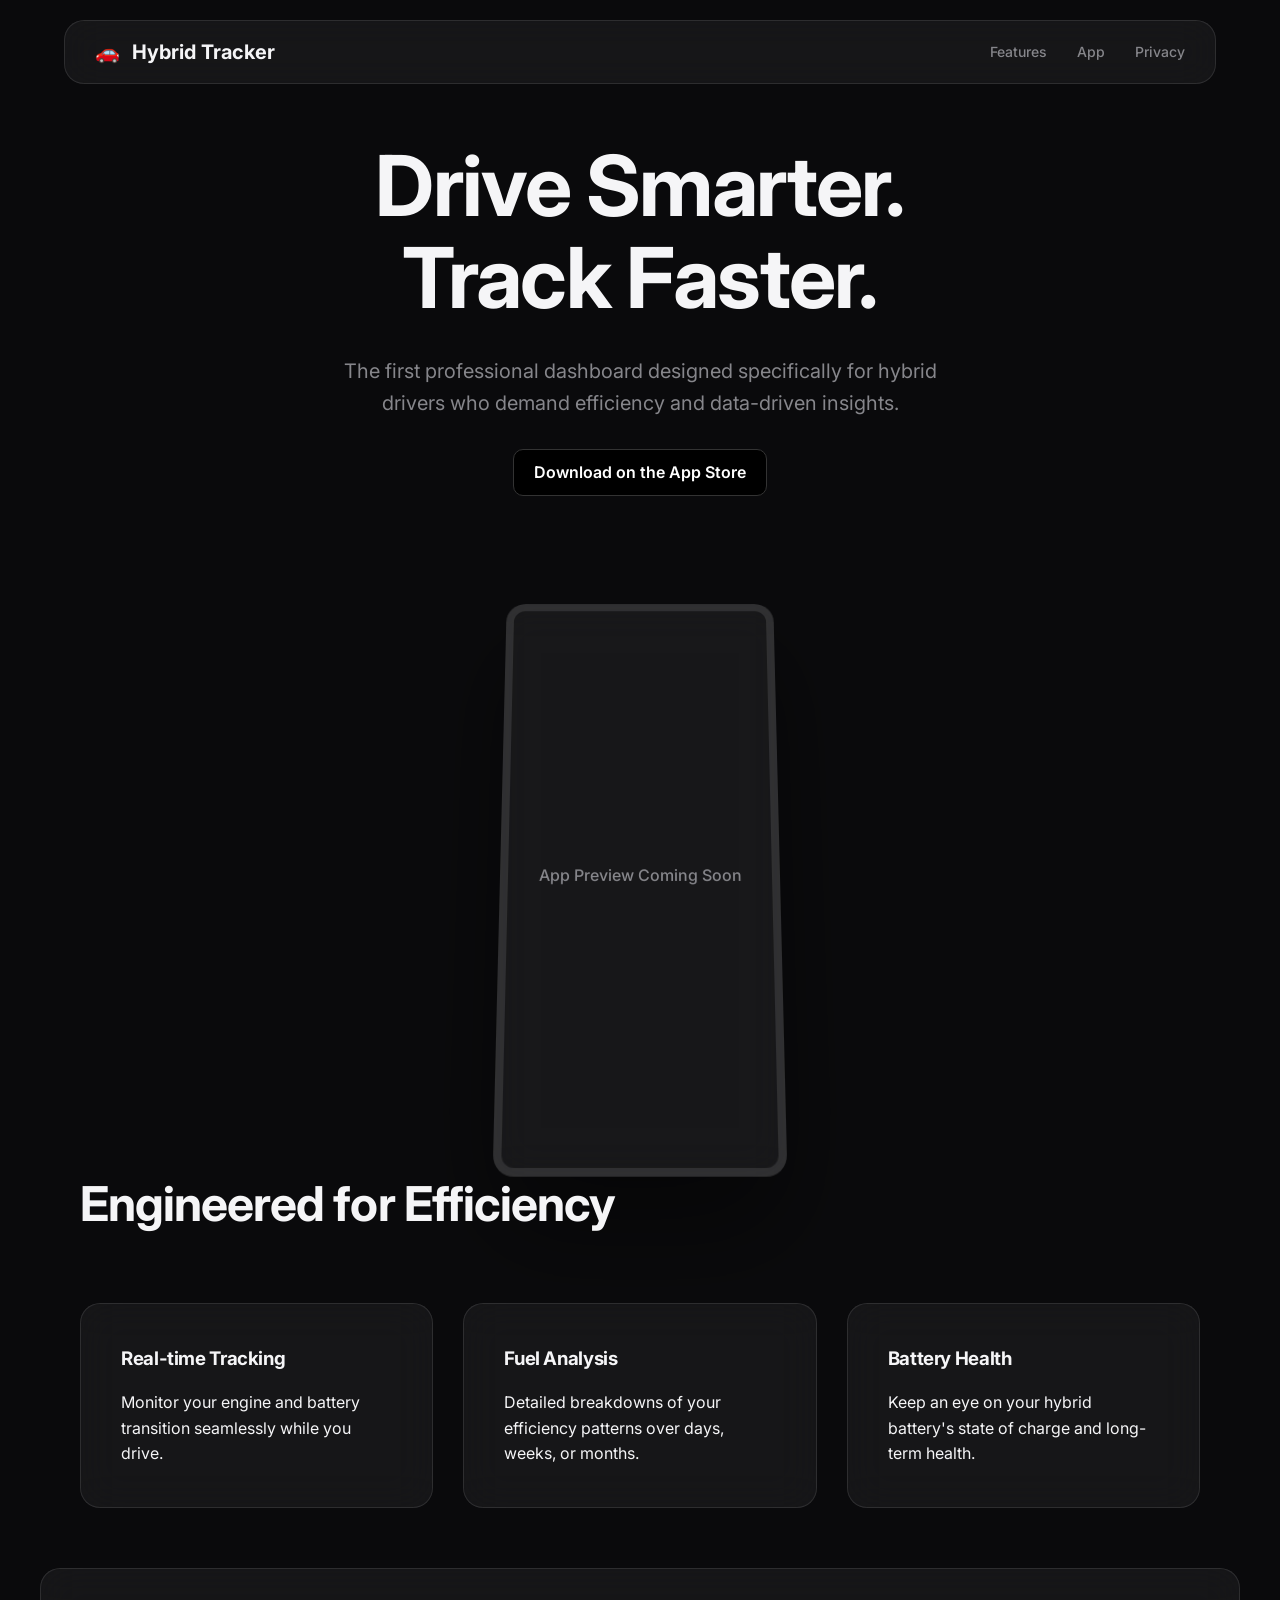
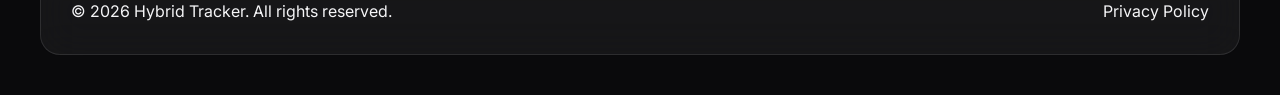
==== index.html @ 4b1752a2 "feat: initial project setup with premium design base and privacy policy placeholder" ====
<!DOCTYPE html>
<html lang="en">
<head>
    <meta charset="UTF-8">
    <meta name="viewport" content="width=device-width, initial-scale=1.0">
    <title>Hybrid Tracker | Optimize Your Hybrid Performance</title>
    <meta name="description" content="The ultimate tracking tool for hybrid vehicle owners. Monitor fuel efficiency, battery health, and driving patterns in one sleek app.">
    
    <!-- Google Fonts -->
    <link rel="preconnect" href="https://fonts.googleapis.com">
    <link rel="preconnect" href="https://fonts.gstatic.com" crossorigin>
    <link href="https://fonts.googleapis.com/css2?family=Inter:wght@400;600;700;800&family=Outfit:wght@400;700&display=swap" rel="stylesheet">
    
    <!-- Styles -->
    <link rel="stylesheet" href="css/style.css">
</head>
<body>
    <header class="glass" id="main-header">
        <nav class="container nav-bar">
            <div class="logo">
                <span class="logo-icon">🚗</span>
                <span class="logo-text">Hybrid Tracker</span>
            </div>
            <ul class="nav-links">
                <li><a href="#features">Features</a></li>
                <li><a href="#screenshots">App</a></li>
                <li><a href="privacy.html">Privacy</a></li>
            </ul>
        </nav>
    </header>

    <main>
        <!-- Hero Section -->
        <section class="hero" id="home">
            <div class="container hero-content">
                <h1 class="text-gradient">Drive Smarter.<br>Track Faster.</h1>
                <p class="hero-subtitle">The first professional dashboard designed specifically for hybrid drivers who demand efficiency and data-driven insights.</p>
                
                <div class="cta-group">
                    <a href="#" class="app-store-btn" id="app-store-cta">
                        <!-- Placeholder for Apple App Store Badge SVG -->
                        <span class="badge-placeholder">Download on the App Store</span>
                    </a>
                </div>

                <div class="hero-device-container">
                    <!-- Placeholder for App Screenshot -->
                    <div class="device-mockup glass">
                        <div class="screen-content">
                            <span class="placeholder-text">App Preview Coming Soon</span>
                        </div>
                    </div>
                </div>
            </div>
        </section>

        <!-- Features Section -->
        <section id="features" class="features-grid">
            <div class="container">
                <h2>Engineered for Efficiency</h2>
                <div class="grid">
                    <div class="feature-card glass">
                        <h3>Real-time Tracking</h3>
                        <p>Monitor your engine and battery transition seamlessly while you drive.</p>
                    </div>
                    <div class="feature-card glass">
                        <h3>Fuel Analysis</h3>
                        <p>Detailed breakdowns of your efficiency patterns over days, weeks, or months.</p>
                    </div>
                    <div class="feature-card glass">
                        <h3>Battery Health</h3>
                        <p>Keep an eye on your hybrid battery's state of charge and long-term health.</p>
                    </div>
                </div>
            </div>
        </section>
    </main>

    <footer class="glass">
        <div class="container footer-content">
            <div class="footer-info">
                <p>&copy; 2026 Hybrid Tracker. All rights reserved.</p>
            </div>
            <div class="footer-links">
                <a href="privacy.html">Privacy Policy</a>
            </div>
        </div>
    </footer>

    <!-- Scripts -->
    <script src="js/script.js"></script>
</body>
</html>
---- css/style.css ----
/* 
  Hybrid Tracker Website - Neutral Premium Design System
  Style: Sophisticated Clarity (2026 Trend)
*/

:root {
    /* Color Palette (Neutral Base) */
    --bg-main: #0a0a0c;
    --bg-glass: rgba(255, 255, 255, 0.05);
    --bg-glass-heavy: rgba(255, 255, 255, 0.08);
    --text-primary: #f5f5f7;
    --text-secondary: #86868b;
    --accent: #0071e3; /* Classic Apple Blue as neutral primary holder */
    --accent-glow: rgba(0, 113, 227, 0.3);
    
    /* Typography */
    --font-sans: 'Inter', -apple-system, BlinkMacSystemFont, "Segoe UI", Roboto, Helvetica, Arial, sans-serif;
    
    /* Layout */
    --max-content-width: 1200px;
    --section-spacing: 120px;
    --border-radius: 20px;
    
    /* Transitions */
    --transition-smooth: all 0.4s cubic-bezier(0.4, 0, 0.2, 1);
}

* {
    margin: 0;
    padding: 0;
    box-sizing: border-box;
    -webkit-font-smoothing: antialiased;
}

body {
    background-color: var(--bg-main);
    color: var(--text-primary);
    font-family: var(--font-sans);
    line-height: 1.6;
    overflow-x: hidden;
}

/* Glassmorphism Utility */
.glass {
    background: var(--bg-glass);
    backdrop-filter: blur(20px);
    -webkit-backdrop-filter: blur(20px);
    border: 1px solid rgba(255, 255, 255, 0.1);
    border-radius: var(--border-radius);
}

/* Container */
.container {
    max-width: var(--max-content-width);
    margin: 0 auto;
    padding: 0 40px;
}

/* Base Headings */
h1, h2, h3 {
    font-weight: 700;
    letter-spacing: -0.02em;
}

h1 {
    font-size: clamp(40px, 8vw, 84px);
    line-height: 1.1;
}

h2 {
    font-size: clamp(32px, 5vw, 48px);
    margin-bottom: 24px;
}

/* Interactive Elements */
a {
    color: inherit;
    text-decoration: none;
    transition: var(--transition-smooth);
}

.btn-primary {
    display: inline-block;
    padding: 16px 32px;
    background: var(--text-primary);
    color: var(--bg-main);
    border-radius: 40px;
    font-weight: 600;
    font-size: 18px;
    transition: var(--transition-smooth);
    border: 2px solid transparent;
}

.btn-primary:hover {
    transform: translateY(-2px);
    box-shadow: 0 10px 30px rgba(255, 255, 255, 0.1);
}

/* ... (rest of :root and base styles) ... */

/* Header & Nav */
header {
    position: fixed;
    top: 20px;
    left: 50%;
    transform: translateX(-50%);
    width: 90%;
    max-width: var(--max-content-width);
    z-index: 1000;
}

.nav-bar {
    display: flex;
    justify-content: space-between;
    align-items: center;
    padding: 15px 30px;
}

.logo {
    display: flex;
    align-items: center;
    gap: 12px;
    font-size: 20px;
    font-weight: 700;
}

.nav-links {
    display: flex;
    list-style: none;
    gap: 30px;
}

.nav-links a {
    font-size: 14px;
    font-weight: 500;
    color: var(--text-secondary);
}

.nav-links a:hover {
    color: var(--text-primary);
}

/* Hero Section */
.hero {
    min-height: 100vh;
    display: flex;
    align-items: center;
    justify-content: center;
    text-align: center;
    padding-top: 140px;
}

.hero-content {
    display: flex;
    flex-direction: column;
    align-items: center;
    gap: 30px;
}

.hero-subtitle {
    max-width: 600px;
    color: var(--text-secondary);
    font-size: 20px;
}

.hero-device-container {
    margin-top: 60px;
    width: 100%;
    perspective: 1000px;
}

.device-mockup {
    width: 280px;
    height: 580px;
    margin: 0 auto;
    border: 8px solid rgba(255, 255, 255, 0.1);
    box-shadow: 0 50px 100px rgba(0,0,0,0.5);
    display: flex;
    align-items: center;
    justify-content: center;
    position: relative;
    transform: rotateX(10deg);
}

.screen-content {
    color: var(--text-secondary);
    font-weight: 500;
}

/* Features Section */
.features-grid .grid {
    display: grid;
    grid-template-columns: repeat(auto-fit, minmax(300px, 1fr));
    gap: 30px;
    margin-top: 60px;
}

.feature-card {
    padding: 40px;
    text-align: left;
    transition: var(--transition-smooth);
}

.feature-card:hover {
    transform: translateY(-10px);
    background: var(--bg-glass-heavy);
    box-shadow: 0 20px 40px rgba(0,0,0,0.3);
}

.feature-card h3 {
    margin-bottom: 16px;
}

/* Footer */
footer {
    margin: 60px 40px 40px;
}

.footer-content {
    display: flex;
    justify-content: space-between;
    align-items: center;
    padding: 30px;
}

/* App Store Badge Placeholder */
.badge-placeholder {
    display: inline-flex;
    align-items: center;
    background: #000;
    color: #fff;
    padding: 10px 20px;
    border-radius: 10px;
    border: 1px solid #333;
    font-weight: 600;
}

/* Responsive */
@media (max-width: 768px) {
    .nav-links { display: none; }
    .hero { padding-top: 100px; }
    .container { padding: 0 20px; }
    .footer-content { flex-direction: column; gap: 20px; text-align: center; }
}
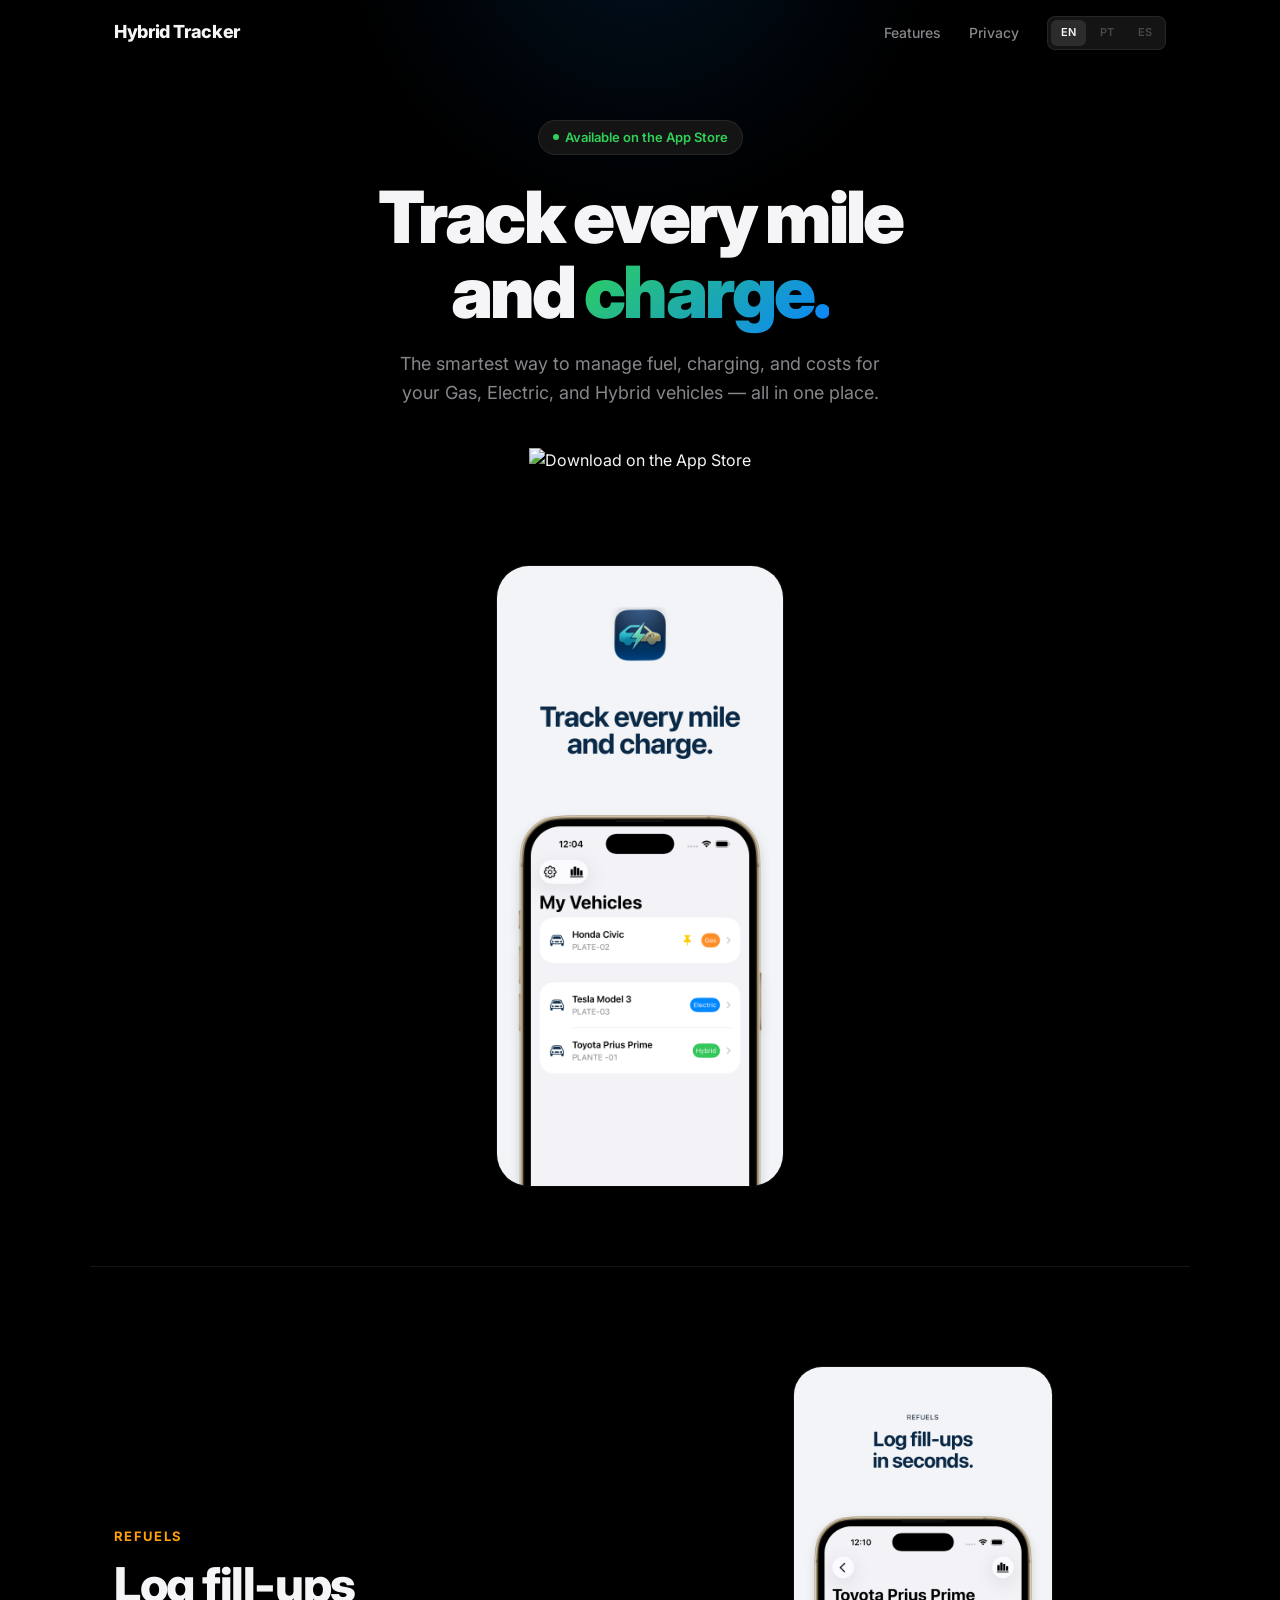
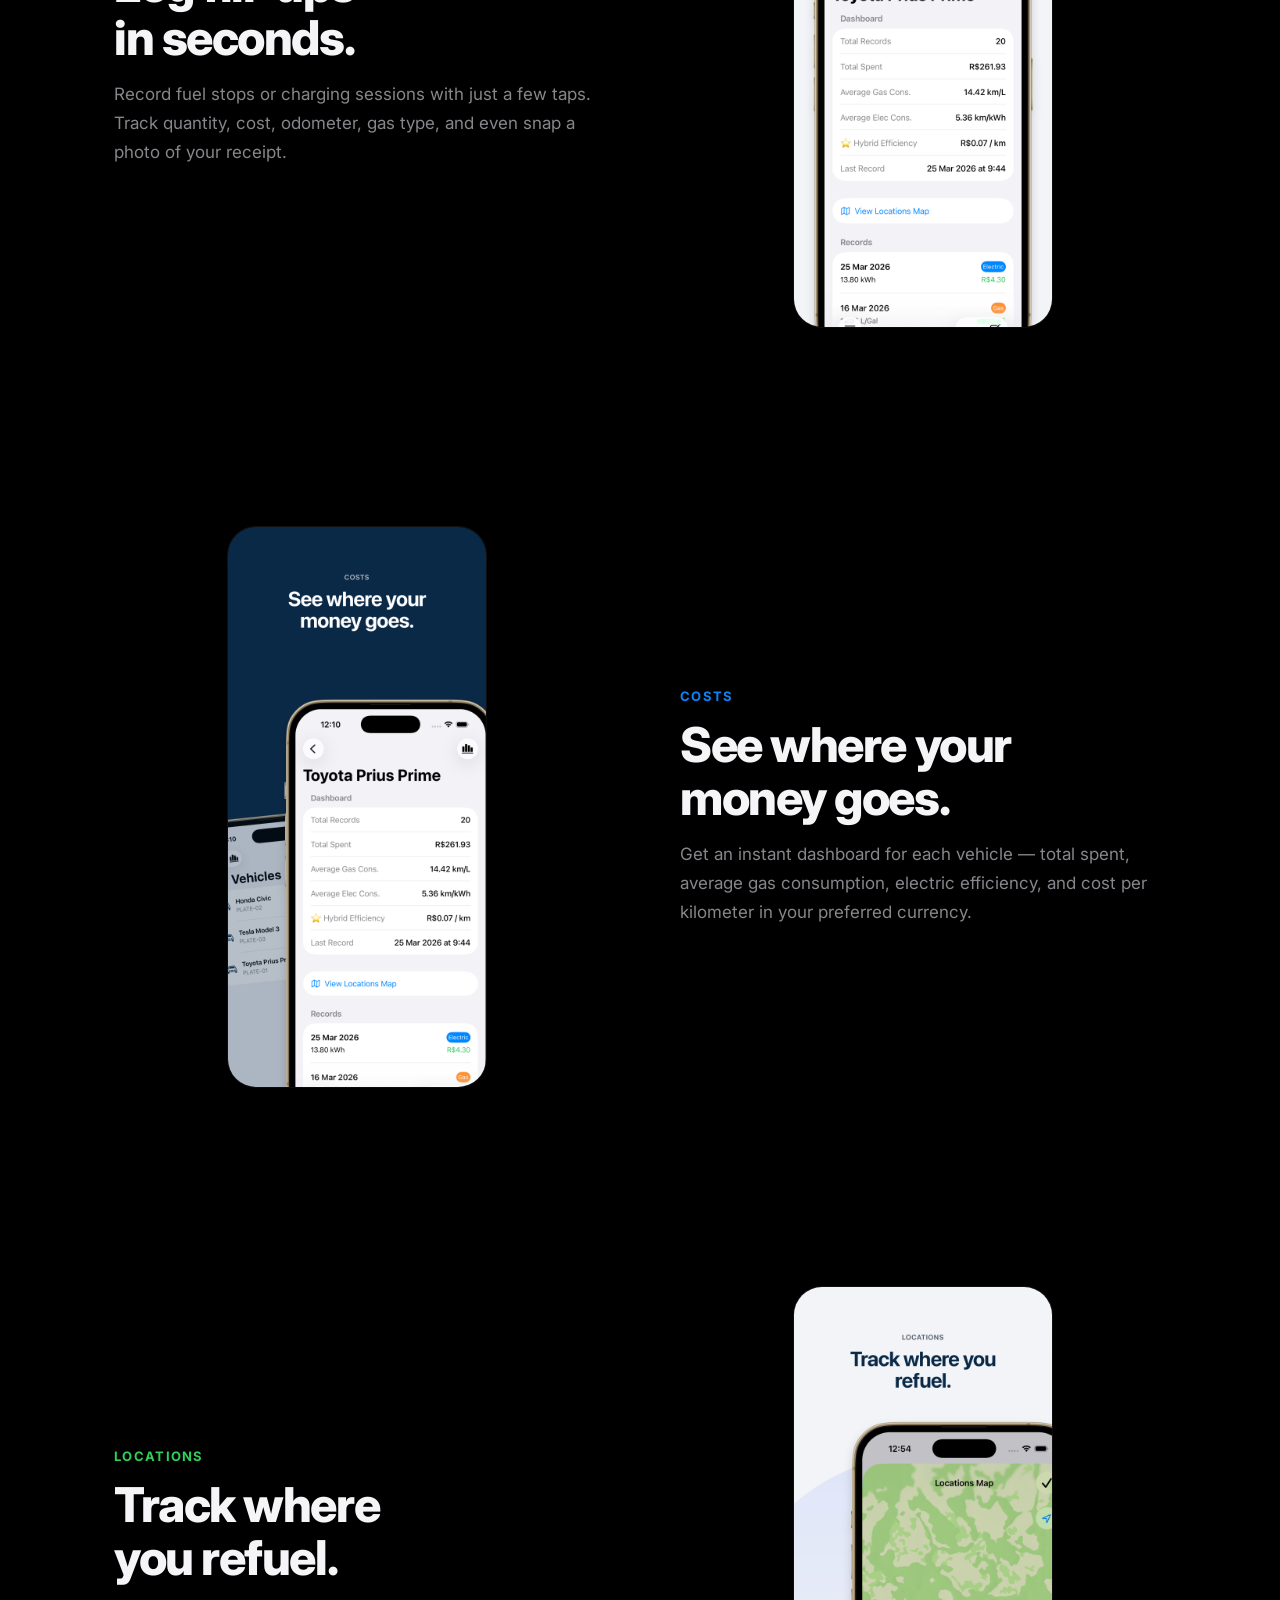
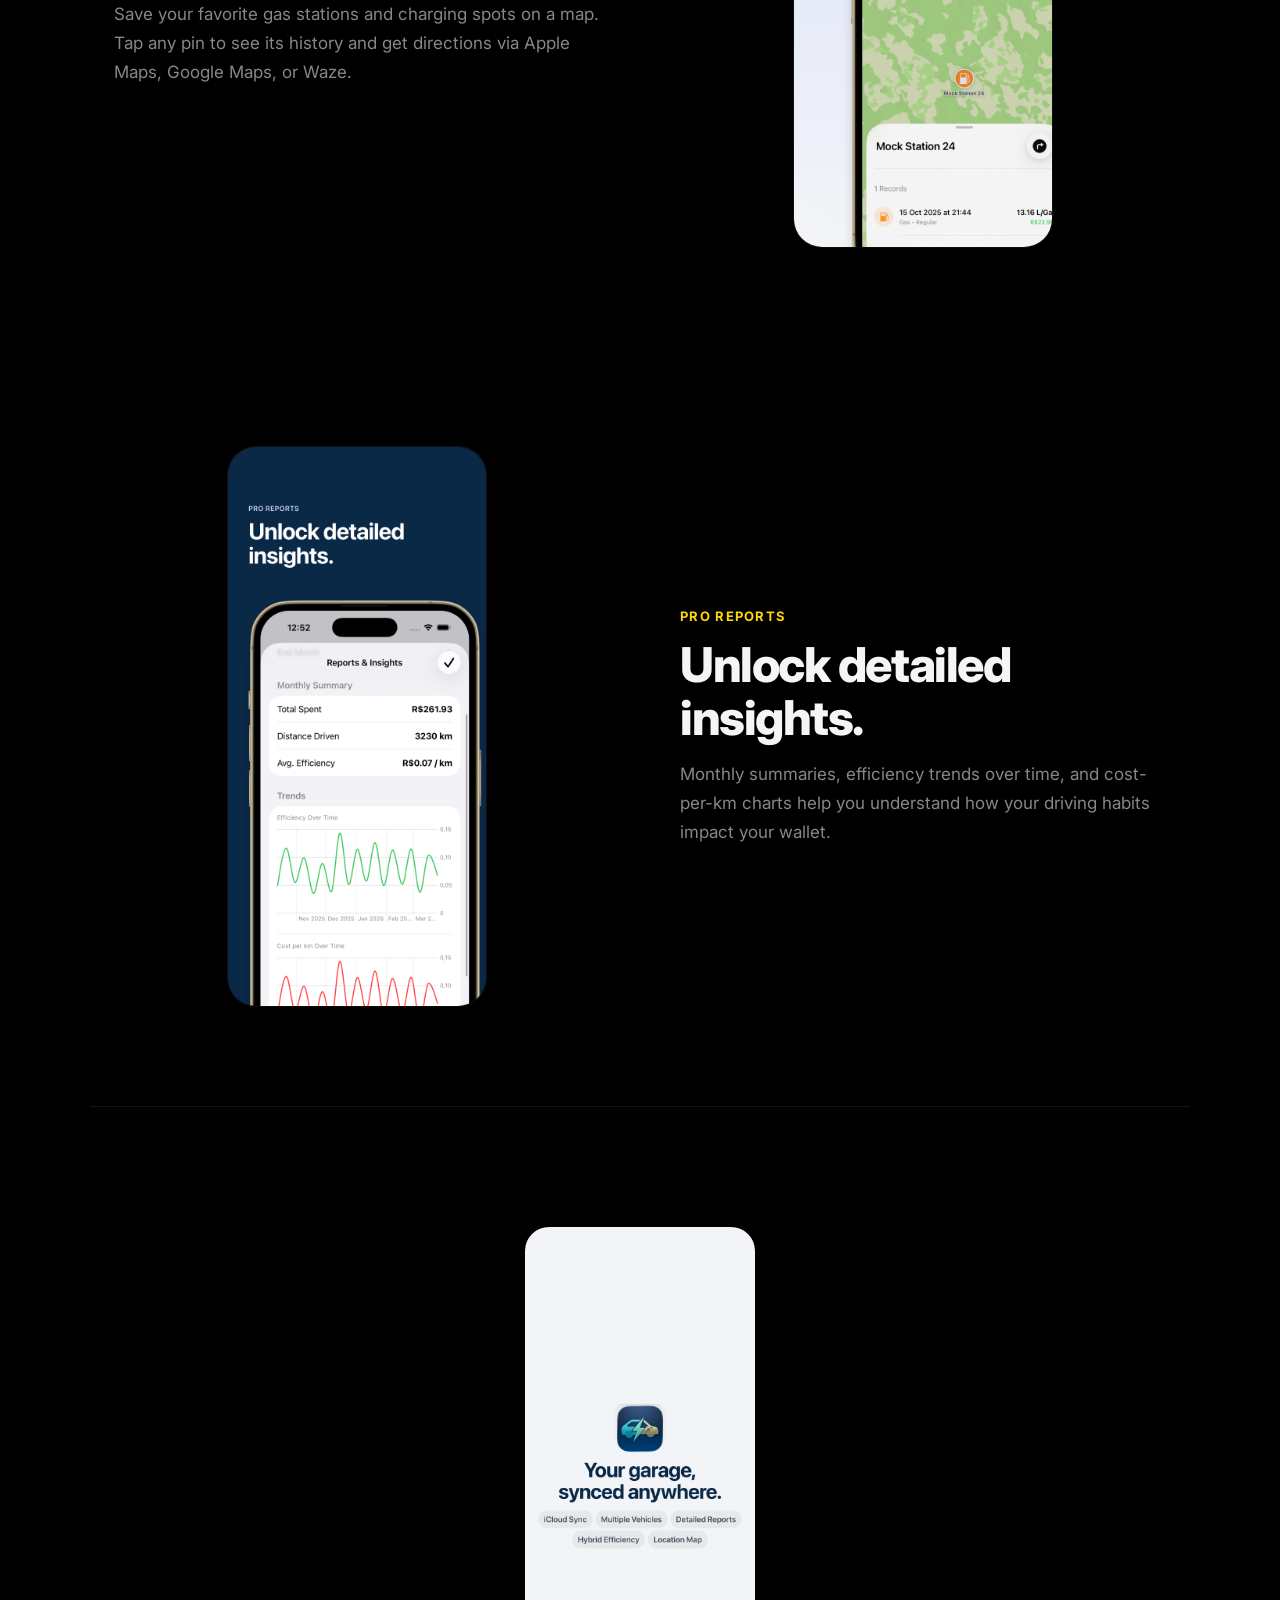
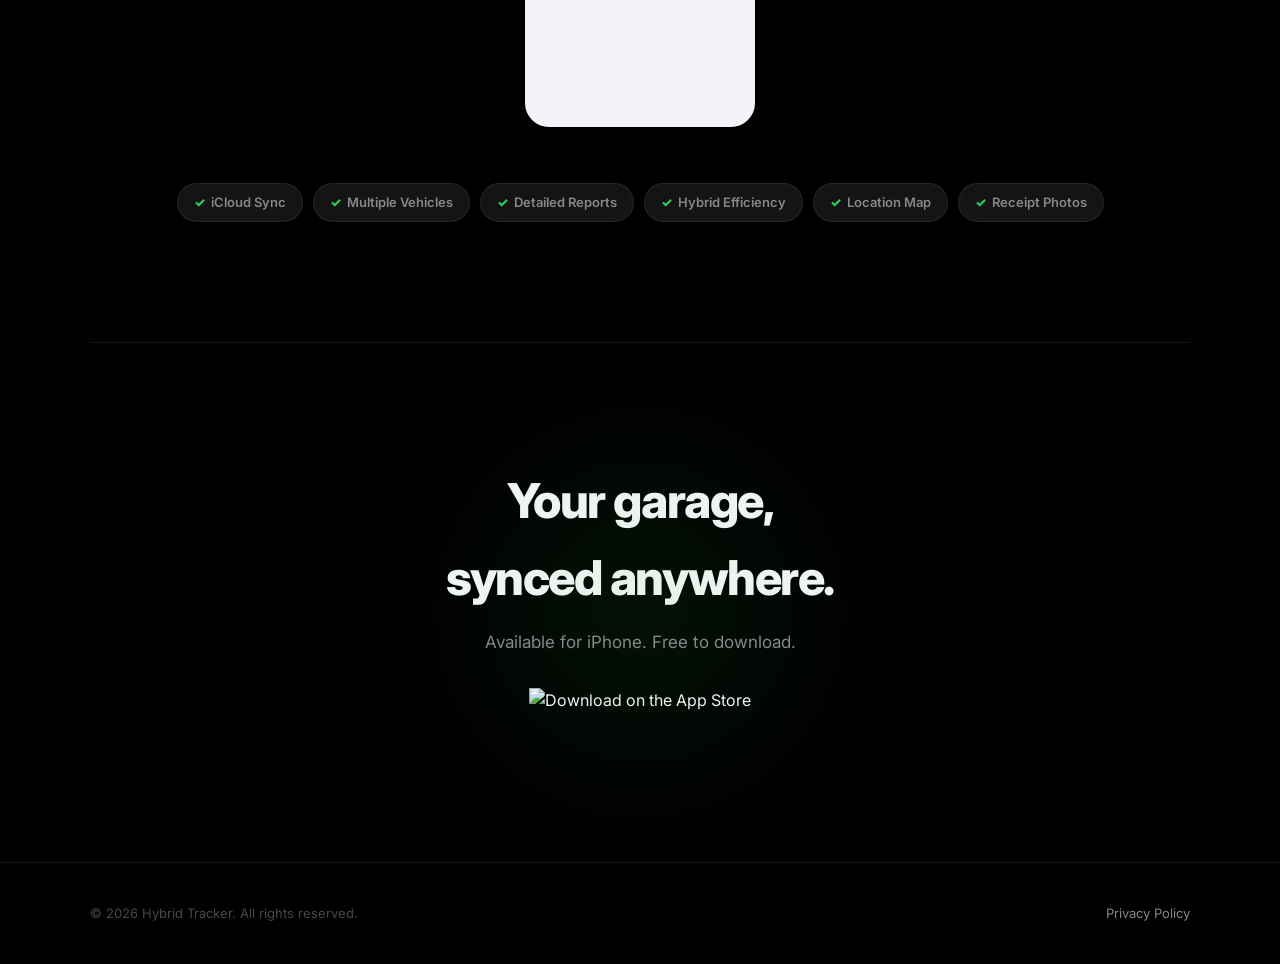
==== commit 00a7983f: "feat: redesign website with premium dark aesthetic and proper privacy policy - Complete CSS rewrite:" ====
--- a/index.html
+++ b/index.html
@@ -3,91 +3,131 @@
 <head>
     <meta charset="UTF-8">
     <meta name="viewport" content="width=device-width, initial-scale=1.0">
-    <title>Hybrid Tracker | Optimize Your Hybrid Performance</title>
-    <meta name="description" content="The ultimate tracking tool for hybrid vehicle owners. Monitor fuel efficiency, battery health, and driving patterns in one sleek app.">
-    
-    <!-- Google Fonts -->
-    <link rel="preconnect" href="https://fonts.googleapis.com">
-    <link rel="preconnect" href="https://fonts.gstatic.com" crossorigin>
-    <link href="https://fonts.googleapis.com/css2?family=Inter:wght@400;600;700;800&family=Outfit:wght@400;700&display=swap" rel="stylesheet">
-    
-    <!-- Styles -->
+    <title>Hybrid Tracker — Track every mile and charge</title>
+    <meta name="description" content="The smartest way to track fuel, charging, and costs for Gas, Electric, and Hybrid vehicles. Available on iPhone.">
     <link rel="stylesheet" href="css/style.css">
 </head>
 <body>
-    <header class="glass" id="main-header">
-        <nav class="container nav-bar">
-            <div class="logo">
-                <span class="logo-icon">🚗</span>
-                <span class="logo-text">Hybrid Tracker</span>
-            </div>
+
+    <!-- Nav -->
+    <nav class="nav" id="main-nav">
+        <div class="nav-inner">
+            <a href="index.html" class="nav-logo">Hybrid Tracker</a>
             <ul class="nav-links">
                 <li><a href="#features">Features</a></li>
-                <li><a href="#screenshots">App</a></li>
                 <li><a href="privacy.html">Privacy</a></li>
+                <li>
+                    <div class="lang-switch">
+                        <a href="index.html" class="active">EN</a>
+                        <a href="pt-br.html">PT</a>
+                        <a href="es.html">ES</a>
+                    </div>
+                </li>
             </ul>
-        </nav>
-    </header>
+        </div>
+    </nav>
 
-    <main>
-        <!-- Hero Section -->
-        <section class="hero" id="home">
-            <div class="container hero-content">
-                <h1 class="text-gradient">Drive Smarter.<br>Track Faster.</h1>
-                <p class="hero-subtitle">The first professional dashboard designed specifically for hybrid drivers who demand efficiency and data-driven insights.</p>
-                
-                <div class="cta-group">
-                    <a href="#" class="app-store-btn" id="app-store-cta">
-                        <!-- Placeholder for Apple App Store Badge SVG -->
-                        <span class="badge-placeholder">Download on the App Store</span>
-                    </a>
-                </div>
+    <!-- Hero -->
+    <section class="hero">
+        <div class="hero-badge reveal"><span></span> Available on the App Store</div>
+        <h1 class="reveal">Track every mile<br>and <span class="gradient">charge.</span></h1>
+        <p class="hero-sub reveal">The smartest way to manage fuel, charging, and costs for your Gas, Electric, and Hybrid vehicles — all in one place.</p>
+        <a href="https://apps.apple.com" target="_blank" rel="noopener noreferrer" class="hero-cta reveal">
+            <img src="https://tools.applemediaservices.com/api/badges/download-on-the-app-store/black/en-us?size=250x83" alt="Download on the App Store">
+        </a>
+        <div class="hero-screenshot reveal">
+            <img src="app-store-screenshots/en/01-en-6.9.png" alt="Hybrid Tracker — My Vehicles screen showing Gas, Electric, and Hybrid cars">
+        </div>
+    </section>
 
-                <div class="hero-device-container">
-                    <!-- Placeholder for App Screenshot -->
-                    <div class="device-mockup glass">
-                        <div class="screen-content">
-                            <span class="placeholder-text">App Preview Coming Soon</span>
-                        </div>
-                    </div>
-                </div>
+    <div class="divider"></div>
+
+    <!-- Feature 1: Refueling -->
+    <div class="feature-row reveal" id="features">
+        <div class="feature-text">
+            <p class="section-label" style="color: var(--sys-orange);">Refuels</p>
+            <h2 class="section-title">Log fill-ups<br>in seconds.</h2>
+            <p class="section-desc">Record fuel stops or charging sessions with just a few taps. Track quantity, cost, odometer, gas type, and even snap a photo of your receipt.</p>
+        </div>
+        <div class="feature-media">
+            <img src="app-store-screenshots/en/02-en-6.9.png" alt="Vehicle dashboard showing total records, spending, and average consumption">
+        </div>
+    </div>
+
+    <!-- Feature 2: Costs -->
+    <div class="feature-row reverse reveal">
+        <div class="feature-text">
+            <p class="section-label" style="color: var(--sys-blue);">Costs</p>
+            <h2 class="section-title">See where your<br>money goes.</h2>
+            <p class="section-desc">Get an instant dashboard for each vehicle — total spent, average gas consumption, electric efficiency, and cost per kilometer in your preferred currency.</p>
+        </div>
+        <div class="feature-media">
+            <img src="app-store-screenshots/en/03-en-6.9.png" alt="Cost dashboard with side-by-side vehicle comparison">
+        </div>
+    </div>
+
+    <!-- Feature 3: Locations -->
+    <div class="feature-row reveal">
+        <div class="feature-text">
+            <p class="section-label" style="color: var(--sys-green);">Locations</p>
+            <h2 class="section-title">Track where<br>you refuel.</h2>
+            <p class="section-desc">Save your favorite gas stations and charging spots on a map. Tap any pin to see its history and get directions via Apple Maps, Google Maps, or Waze.</p>
+        </div>
+        <div class="feature-media">
+            <img src="app-store-screenshots/en/04-en-6.9.png" alt="Map view showing saved refueling locations with station details">
+        </div>
+    </div>
+
+    <!-- Feature 4: Reports -->
+    <div class="feature-row reverse reveal">
+        <div class="feature-text">
+            <p class="section-label" style="color: var(--sys-yellow);">Pro Reports</p>
+            <h2 class="section-title">Unlock detailed<br>insights.</h2>
+            <p class="section-desc">Monthly summaries, efficiency trends over time, and cost-per-km charts help you understand how your driving habits impact your wallet.</p>
+        </div>
+        <div class="feature-media">
+            <img src="app-store-screenshots/en/05-en-6.9.png" alt="Reports and Insights screen with trend charts">
+        </div>
+    </div>
+
+    <div class="divider"></div>
+
+    <!-- Feature 5: Closing -->
+    <section class="section" style="text-align: center;">
+        <div class="reveal" style="display: flex; flex-direction: column; align-items: center;">
+            <img src="app-store-screenshots/en/06-en-6.9.png" alt="Your garage, synced anywhere" style="max-height: 500px; margin-bottom: 32px; border-radius: 24px;">
+            <div class="chips">
+                <span class="chip">iCloud Sync</span>
+                <span class="chip">Multiple Vehicles</span>
+                <span class="chip">Detailed Reports</span>
+                <span class="chip">Hybrid Efficiency</span>
+                <span class="chip">Location Map</span>
+                <span class="chip">Receipt Photos</span>
             </div>
-        </section>
+        </div>
+    </section>
 
-        <!-- Features Section -->
-        <section id="features" class="features-grid">
-            <div class="container">
-                <h2>Engineered for Efficiency</h2>
-                <div class="grid">
-                    <div class="feature-card glass">
-                        <h3>Real-time Tracking</h3>
-                        <p>Monitor your engine and battery transition seamlessly while you drive.</p>
-                    </div>
-                    <div class="feature-card glass">
-                        <h3>Fuel Analysis</h3>
-                        <p>Detailed breakdowns of your efficiency patterns over days, weeks, or months.</p>
-                    </div>
-                    <div class="feature-card glass">
-                        <h3>Battery Health</h3>
-                        <p>Keep an eye on your hybrid battery's state of charge and long-term health.</p>
-                    </div>
-                </div>
-            </div>
-        </section>
-    </main>
+    <div class="divider"></div>
 
-    <footer class="glass">
-        <div class="container footer-content">
-            <div class="footer-info">
-                <p>&copy; 2026 Hybrid Tracker. All rights reserved.</p>
-            </div>
+    <!-- CTA -->
+    <section class="cta-banner reveal">
+        <h2>Your garage,<br>synced anywhere.</h2>
+        <p>Available for iPhone. Free to download.</p>
+        <a href="https://apps.apple.com" target="_blank" rel="noopener noreferrer" class="hero-cta">
+            <img src="https://tools.applemediaservices.com/api/badges/download-on-the-app-store/black/en-us?size=250x83" alt="Download on the App Store">
+        </a>
+    </section>
+
+    <!-- Footer -->
+    <footer class="footer">
+        <div class="footer-inner">
+            <span class="footer-copy">&copy; 2026 Hybrid Tracker. All rights reserved.</span>
             <div class="footer-links">
                 <a href="privacy.html">Privacy Policy</a>
             </div>
         </div>
     </footer>
 
-    <!-- Scripts -->
     <script src="js/script.js"></script>
 </body>
 </html>
--- a/css/style.css
+++ b/css/style.css
@@ -1,244 +1,526 @@
 /* 
-  Hybrid Tracker Website - Neutral Premium Design System
-  Style: Sophisticated Clarity (2026 Trend)
+  Hybrid Tracker Website — Premium Dark Design
+  Inspired by: Flighty, Tripsy, Filtru
 */
 
+@import url('https://fonts.googleapis.com/css2?family=Inter:wght@400;500;600;700;800;900&display=swap');
+
 :root {
-    /* Color Palette (Neutral Base) */
-    --bg-main: #0a0a0c;
-    --bg-glass: rgba(255, 255, 255, 0.05);
-    --bg-glass-heavy: rgba(255, 255, 255, 0.08);
+    --sys-blue: #0A84FF;
+    --sys-orange: #FF9F0A;
+    --sys-green: #30D158;
+    --sys-yellow: #FFD60A;
+    --sys-red: #FF453A;
+
+    --bg-primary: #000000;
+    --bg-section: #0a0a0a;
+    --bg-card: #141414;
+    --bg-card-hover: #1a1a1a;
     --text-primary: #f5f5f7;
     --text-secondary: #86868b;
-    --accent: #0071e3; /* Classic Apple Blue as neutral primary holder */
-    --accent-glow: rgba(0, 113, 227, 0.3);
-    
-    /* Typography */
-    --font-sans: 'Inter', -apple-system, BlinkMacSystemFont, "Segoe UI", Roboto, Helvetica, Arial, sans-serif;
-    
-    /* Layout */
-    --max-content-width: 1200px;
-    --section-spacing: 120px;
-    --border-radius: 20px;
-    
-    /* Transitions */
-    --transition-smooth: all 0.4s cubic-bezier(0.4, 0, 0.2, 1);
-}
-
-* {
+    --text-tertiary: #48484a;
+    --border: rgba(255, 255, 255, 0.08);
+
+    --font: 'Inter', -apple-system, BlinkMacSystemFont, sans-serif;
+    --max-width: 1100px;
+    --ease: cubic-bezier(0.25, 0.46, 0.45, 0.94);
+}
+
+*, *::before, *::after {
     margin: 0;
     padding: 0;
     box-sizing: border-box;
+}
+
+html {
+    scroll-behavior: smooth;
     -webkit-font-smoothing: antialiased;
+    -moz-osx-font-smoothing: grayscale;
 }
 
 body {
-    background-color: var(--bg-main);
+    background: var(--bg-primary);
     color: var(--text-primary);
-    font-family: var(--font-sans);
+    font-family: var(--font);
     line-height: 1.6;
     overflow-x: hidden;
 }
 
-/* Glassmorphism Utility */
-.glass {
-    background: var(--bg-glass);
-    backdrop-filter: blur(20px);
-    -webkit-backdrop-filter: blur(20px);
-    border: 1px solid rgba(255, 255, 255, 0.1);
-    border-radius: var(--border-radius);
-}
-
-/* Container */
-.container {
-    max-width: var(--max-content-width);
-    margin: 0 auto;
-    padding: 0 40px;
-}
-
-/* Base Headings */
-h1, h2, h3 {
-    font-weight: 700;
-    letter-spacing: -0.02em;
-}
-
-h1 {
-    font-size: clamp(40px, 8vw, 84px);
-    line-height: 1.1;
-}
-
-h2 {
-    font-size: clamp(32px, 5vw, 48px);
-    margin-bottom: 24px;
-}
-
-/* Interactive Elements */
 a {
     color: inherit;
     text-decoration: none;
-    transition: var(--transition-smooth);
-}
-
-.btn-primary {
-    display: inline-block;
-    padding: 16px 32px;
-    background: var(--text-primary);
-    color: var(--bg-main);
-    border-radius: 40px;
-    font-weight: 600;
+}
+
+img {
+    display: block;
+    max-width: 100%;
+}
+
+/* ========== NAV ========== */
+.nav {
+    position: fixed;
+    top: 0;
+    left: 0;
+    right: 0;
+    z-index: 100;
+    padding: 16px 0;
+    transition: background 0.3s var(--ease), backdrop-filter 0.3s var(--ease);
+}
+
+.nav.scrolled {
+    background: rgba(0, 0, 0, 0.72);
+    backdrop-filter: saturate(180%) blur(20px);
+    -webkit-backdrop-filter: saturate(180%) blur(20px);
+    border-bottom: 1px solid var(--border);
+}
+
+.nav-inner {
+    max-width: var(--max-width);
+    margin: 0 auto;
+    padding: 0 24px;
+    display: flex;
+    justify-content: space-between;
+    align-items: center;
+}
+
+.nav-logo {
+    font-weight: 800;
     font-size: 18px;
-    transition: var(--transition-smooth);
-    border: 2px solid transparent;
-}
-
-.btn-primary:hover {
-    transform: translateY(-2px);
-    box-shadow: 0 10px 30px rgba(255, 255, 255, 0.1);
-}
-
-/* ... (rest of :root and base styles) ... */
-
-/* Header & Nav */
-header {
-    position: fixed;
-    top: 20px;
-    left: 50%;
-    transform: translateX(-50%);
-    width: 90%;
-    max-width: var(--max-content-width);
-    z-index: 1000;
-}
-
-.nav-bar {
-    display: flex;
-    justify-content: space-between;
-    align-items: center;
-    padding: 15px 30px;
-}
-
-.logo {
-    display: flex;
-    align-items: center;
-    gap: 12px;
-    font-size: 20px;
-    font-weight: 700;
+    letter-spacing: -0.02em;
+    display: flex;
+    align-items: center;
+    gap: 10px;
+}
+
+.nav-logo img {
+    width: 32px;
+    height: 32px;
+    border-radius: 8px;
 }
 
 .nav-links {
     display: flex;
+    align-items: center;
+    gap: 28px;
     list-style: none;
-    gap: 30px;
 }
 
 .nav-links a {
     font-size: 14px;
     font-weight: 500;
     color: var(--text-secondary);
+    transition: color 0.2s;
 }
 
 .nav-links a:hover {
     color: var(--text-primary);
 }
 
-/* Hero Section */
+.lang-switch {
+    display: flex;
+    gap: 4px;
+    background: var(--bg-card);
+    padding: 3px;
+    border-radius: 8px;
+    border: 1px solid var(--border);
+}
+
+.lang-switch a {
+    font-size: 11px;
+    font-weight: 600;
+    text-transform: uppercase;
+    padding: 4px 10px;
+    border-radius: 6px;
+    color: var(--text-tertiary);
+    transition: all 0.2s;
+}
+
+.lang-switch a.active {
+    background: rgba(255,255,255,0.1);
+    color: var(--text-primary);
+}
+
+.lang-switch a:hover {
+    color: var(--text-secondary);
+}
+
+/* ========== HERO ========== */
 .hero {
     min-height: 100vh;
     display: flex;
+    flex-direction: column;
     align-items: center;
     justify-content: center;
     text-align: center;
-    padding-top: 140px;
-}
-
-.hero-content {
-    display: flex;
-    flex-direction: column;
-    align-items: center;
-    gap: 30px;
-}
-
-.hero-subtitle {
-    max-width: 600px;
-    color: var(--text-secondary);
-    font-size: 20px;
-}
-
-.hero-device-container {
-    margin-top: 60px;
-    width: 100%;
-    perspective: 1000px;
-}
-
-.device-mockup {
-    width: 280px;
-    height: 580px;
+    padding: 120px 24px 80px;
+    position: relative;
+    overflow: hidden;
+}
+
+.hero::before {
+    content: '';
+    position: absolute;
+    top: -30%;
+    left: 50%;
+    transform: translateX(-50%);
+    width: 600px;
+    height: 600px;
+    background: radial-gradient(circle, rgba(10, 132, 255, 0.12) 0%, transparent 70%);
+    border-radius: 50%;
+    pointer-events: none;
+}
+
+.hero-badge {
+    display: inline-flex;
+    align-items: center;
+    gap: 6px;
+    padding: 6px 14px;
+    background: var(--bg-card);
+    border: 1px solid var(--border);
+    border-radius: 100px;
+    font-size: 13px;
+    font-weight: 600;
+    color: var(--sys-green);
+    margin-bottom: 24px;
+}
+
+.hero-badge span {
+    width: 6px;
+    height: 6px;
+    background: var(--sys-green);
+    border-radius: 50%;
+}
+
+.hero h1 {
+    font-size: clamp(42px, 7vw, 72px);
+    font-weight: 900;
+    letter-spacing: -0.04em;
+    line-height: 1.05;
+    max-width: 700px;
+    margin-bottom: 20px;
+}
+
+.hero h1 .gradient {
+    background: linear-gradient(135deg, var(--sys-green), var(--sys-blue));
+    -webkit-background-clip: text;
+    -webkit-text-fill-color: transparent;
+    background-clip: text;
+}
+
+.hero-sub {
+    font-size: 18px;
+    color: var(--text-secondary);
+    max-width: 520px;
+    line-height: 1.6;
+    margin-bottom: 40px;
+}
+
+.hero-cta {
+    display: inline-block;
+    transition: transform 0.3s var(--ease), opacity 0.3s;
+}
+
+.hero-cta:hover {
+    transform: scale(1.05);
+}
+
+.hero-cta img {
+    height: 54px;
+}
+
+.hero-screenshot {
+    margin-top: 64px;
+    position: relative;
+    z-index: 1;
+}
+
+.hero-screenshot img {
+    max-height: 620px;
+    border-radius: 32px;
+    box-shadow: 0 40px 80px rgba(0,0,0,0.6), 0 0 0 1px var(--border);
+}
+
+/* ========== SECTIONS ========== */
+.section {
+    padding: 120px 24px;
+    max-width: var(--max-width);
     margin: 0 auto;
-    border: 8px solid rgba(255, 255, 255, 0.1);
-    box-shadow: 0 50px 100px rgba(0,0,0,0.5);
-    display: flex;
-    align-items: center;
+}
+
+.section-label {
+    font-size: 13px;
+    font-weight: 700;
+    letter-spacing: 0.1em;
+    text-transform: uppercase;
+    margin-bottom: 12px;
+}
+
+.section-title {
+    font-size: clamp(32px, 5vw, 48px);
+    font-weight: 800;
+    letter-spacing: -0.03em;
+    line-height: 1.1;
+    margin-bottom: 16px;
+}
+
+.section-desc {
+    font-size: 17px;
+    color: var(--text-secondary);
+    max-width: 500px;
+    line-height: 1.7;
+}
+
+/* ========== FEATURE ROW ========== */
+.feature-row {
+    display: flex;
+    align-items: center;
+    gap: 80px;
+    padding: 100px 24px;
+    max-width: var(--max-width);
+    margin: 0 auto;
+}
+
+.feature-row.reverse {
+    flex-direction: row-reverse;
+}
+
+.feature-text {
+    flex: 1;
+}
+
+.feature-media {
+    flex: 1;
+    display: flex;
     justify-content: center;
+}
+
+.feature-media img {
+    max-height: 560px;
+    border-radius: 28px;
+    box-shadow: 0 30px 60px rgba(0,0,0,0.5), 0 0 0 1px var(--border);
+    transition: transform 0.5s var(--ease);
+}
+
+.feature-media img:hover {
+    transform: translateY(-8px);
+}
+
+/* ========== FEATURE CHIPS (last screenshot) ========== */
+.chips {
+    display: flex;
+    flex-wrap: wrap;
+    gap: 10px;
+    margin-top: 24px;
+}
+
+.chip {
+    display: inline-flex;
+    align-items: center;
+    gap: 6px;
+    padding: 8px 16px;
+    background: var(--bg-card);
+    border: 1px solid var(--border);
+    border-radius: 100px;
+    font-size: 13px;
+    font-weight: 600;
+    color: var(--text-secondary);
+}
+
+.chip::before {
+    content: '✓';
+    color: var(--sys-green);
+    font-weight: 800;
+}
+
+/* ========== CTA BANNER ========== */
+.cta-banner {
+    text-align: center;
+    padding: 120px 24px;
     position: relative;
-    transform: rotateX(10deg);
-}
-
-.screen-content {
-    color: var(--text-secondary);
-    font-weight: 500;
-}
-
-/* Features Section */
-.features-grid .grid {
-    display: grid;
-    grid-template-columns: repeat(auto-fit, minmax(300px, 1fr));
-    gap: 30px;
-    margin-top: 60px;
-}
-
-.feature-card {
-    padding: 40px;
-    text-align: left;
-    transition: var(--transition-smooth);
-}
-
-.feature-card:hover {
-    transform: translateY(-10px);
-    background: var(--bg-glass-heavy);
-    box-shadow: 0 20px 40px rgba(0,0,0,0.3);
-}
-
-.feature-card h3 {
+}
+
+.cta-banner::before {
+    content: '';
+    position: absolute;
+    bottom: 0;
+    left: 50%;
+    transform: translateX(-50%);
+    width: 500px;
+    height: 500px;
+    background: radial-gradient(circle, rgba(48, 209, 88, 0.08) 0%, transparent 70%);
+    border-radius: 50%;
+    pointer-events: none;
+}
+
+.cta-banner h2 {
+    font-size: clamp(32px, 5vw, 48px);
+    font-weight: 800;
+    letter-spacing: -0.03em;
+    margin-bottom: 12px;
+}
+
+.cta-banner p {
+    color: var(--text-secondary);
+    font-size: 17px;
+    margin-bottom: 32px;
+}
+
+/* ========== DIVIDER ========== */
+.divider {
+    max-width: var(--max-width);
+    margin: 0 auto;
+    height: 1px;
+    background: var(--border);
+}
+
+/* ========== FOOTER ========== */
+.footer {
+    padding: 40px 24px;
+    border-top: 1px solid var(--border);
+}
+
+.footer-inner {
+    max-width: var(--max-width);
+    margin: 0 auto;
+    display: flex;
+    justify-content: space-between;
+    align-items: center;
+}
+
+.footer-copy {
+    font-size: 13px;
+    color: var(--text-tertiary);
+}
+
+.footer-links {
+    display: flex;
+    gap: 24px;
+}
+
+.footer-links a {
+    font-size: 13px;
+    color: var(--text-secondary);
+    transition: color 0.2s;
+}
+
+.footer-links a:hover {
+    color: var(--text-primary);
+}
+
+/* ========== PRIVACY PAGE ========== */
+.privacy-page {
+    max-width: 720px;
+    margin: 0 auto;
+    padding: 140px 24px 80px;
+}
+
+.privacy-page h1 {
+    font-size: 40px;
+    font-weight: 800;
+    letter-spacing: -0.03em;
+    margin-bottom: 8px;
+}
+
+.privacy-page .updated {
+    font-size: 14px;
+    color: var(--text-tertiary);
+    margin-bottom: 48px;
+}
+
+.privacy-page h2 {
+    font-size: 22px;
+    font-weight: 700;
+    margin-top: 48px;
     margin-bottom: 16px;
-}
-
-/* Footer */
-footer {
-    margin: 60px 40px 40px;
-}
-
-.footer-content {
-    display: flex;
-    justify-content: space-between;
-    align-items: center;
-    padding: 30px;
-}
-
-/* App Store Badge Placeholder */
-.badge-placeholder {
-    display: inline-flex;
-    align-items: center;
-    background: #000;
-    color: #fff;
-    padding: 10px 20px;
-    border-radius: 10px;
-    border: 1px solid #333;
-    font-weight: 600;
-}
-
-/* Responsive */
+    color: var(--text-primary);
+}
+
+.privacy-page p {
+    font-size: 16px;
+    color: var(--text-secondary);
+    line-height: 1.7;
+    margin-bottom: 16px;
+}
+
+.privacy-page ul {
+    list-style: none;
+    padding: 0;
+    margin-bottom: 16px;
+}
+
+.privacy-page ul li {
+    font-size: 16px;
+    color: var(--text-secondary);
+    line-height: 1.7;
+    padding-left: 20px;
+    position: relative;
+}
+
+.privacy-page ul li::before {
+    content: '–';
+    position: absolute;
+    left: 0;
+    color: var(--text-tertiary);
+}
+
+.privacy-intro {
+    font-size: 18px;
+    color: var(--text-secondary);
+    padding: 24px;
+    background: var(--bg-card);
+    border: 1px solid var(--border);
+    border-radius: 16px;
+    margin-bottom: 48px;
+    line-height: 1.7;
+}
+
+.privacy-intro strong {
+    color: var(--sys-green);
+}
+
+/* ========== REVEAL ANIMATION ========== */
+.reveal {
+    opacity: 0;
+    transform: translateY(30px);
+    transition: opacity 0.8s var(--ease), transform 0.8s var(--ease);
+}
+
+.reveal.visible {
+    opacity: 1;
+    transform: translateY(0);
+}
+
+/* ========== RESPONSIVE ========== */
 @media (max-width: 768px) {
     .nav-links { display: none; }
-    .hero { padding-top: 100px; }
-    .container { padding: 0 20px; }
-    .footer-content { flex-direction: column; gap: 20px; text-align: center; }
-}
+
+    .feature-row,
+    .feature-row.reverse {
+        flex-direction: column;
+        text-align: center;
+        gap: 48px;
+        padding: 60px 24px;
+    }
+
+    .section-desc {
+        margin: 0 auto;
+    }
+
+    .hero-screenshot img {
+        max-height: 400px;
+    }
+
+    .feature-media img {
+        max-height: 400px;
+    }
+
+    .chips { justify-content: center; }
+
+    .footer-inner {
+        flex-direction: column;
+        gap: 16px;
+        text-align: center;
+    }
+
+    .section { padding: 80px 24px; }
+}
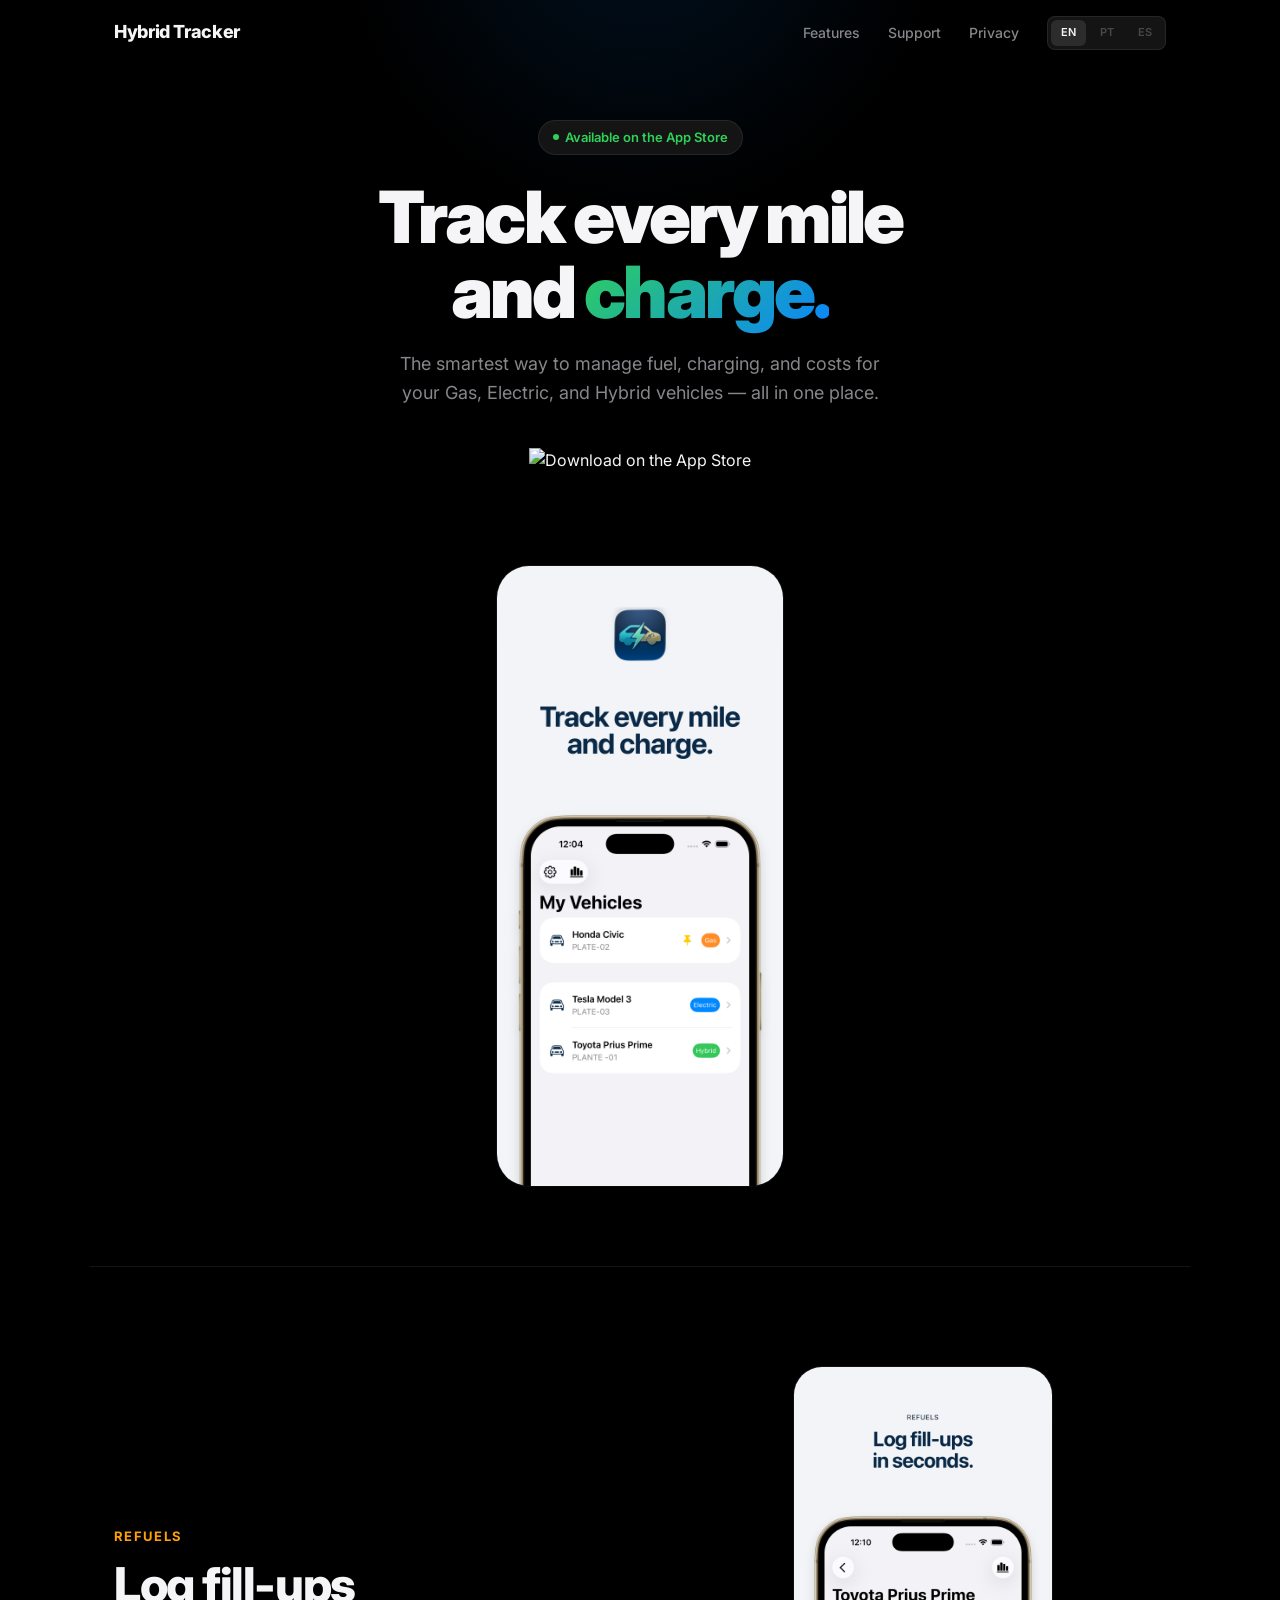
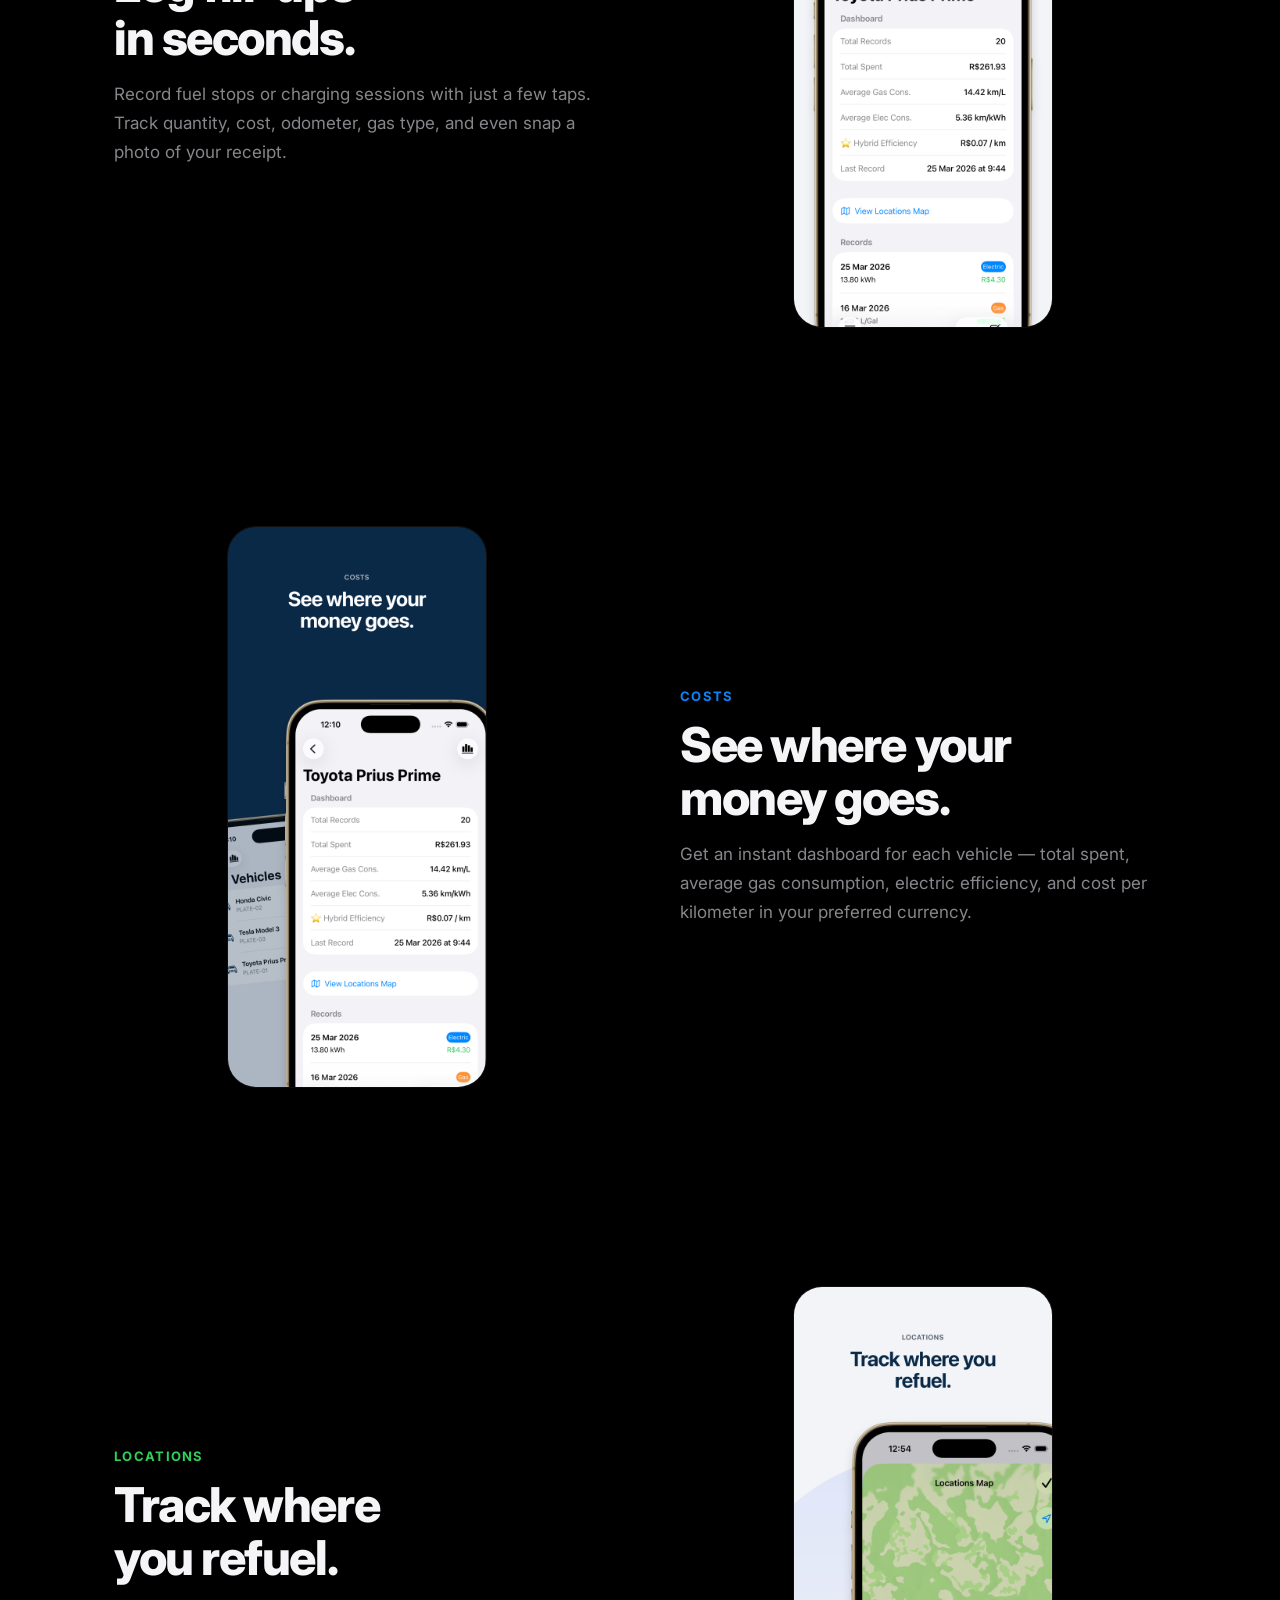
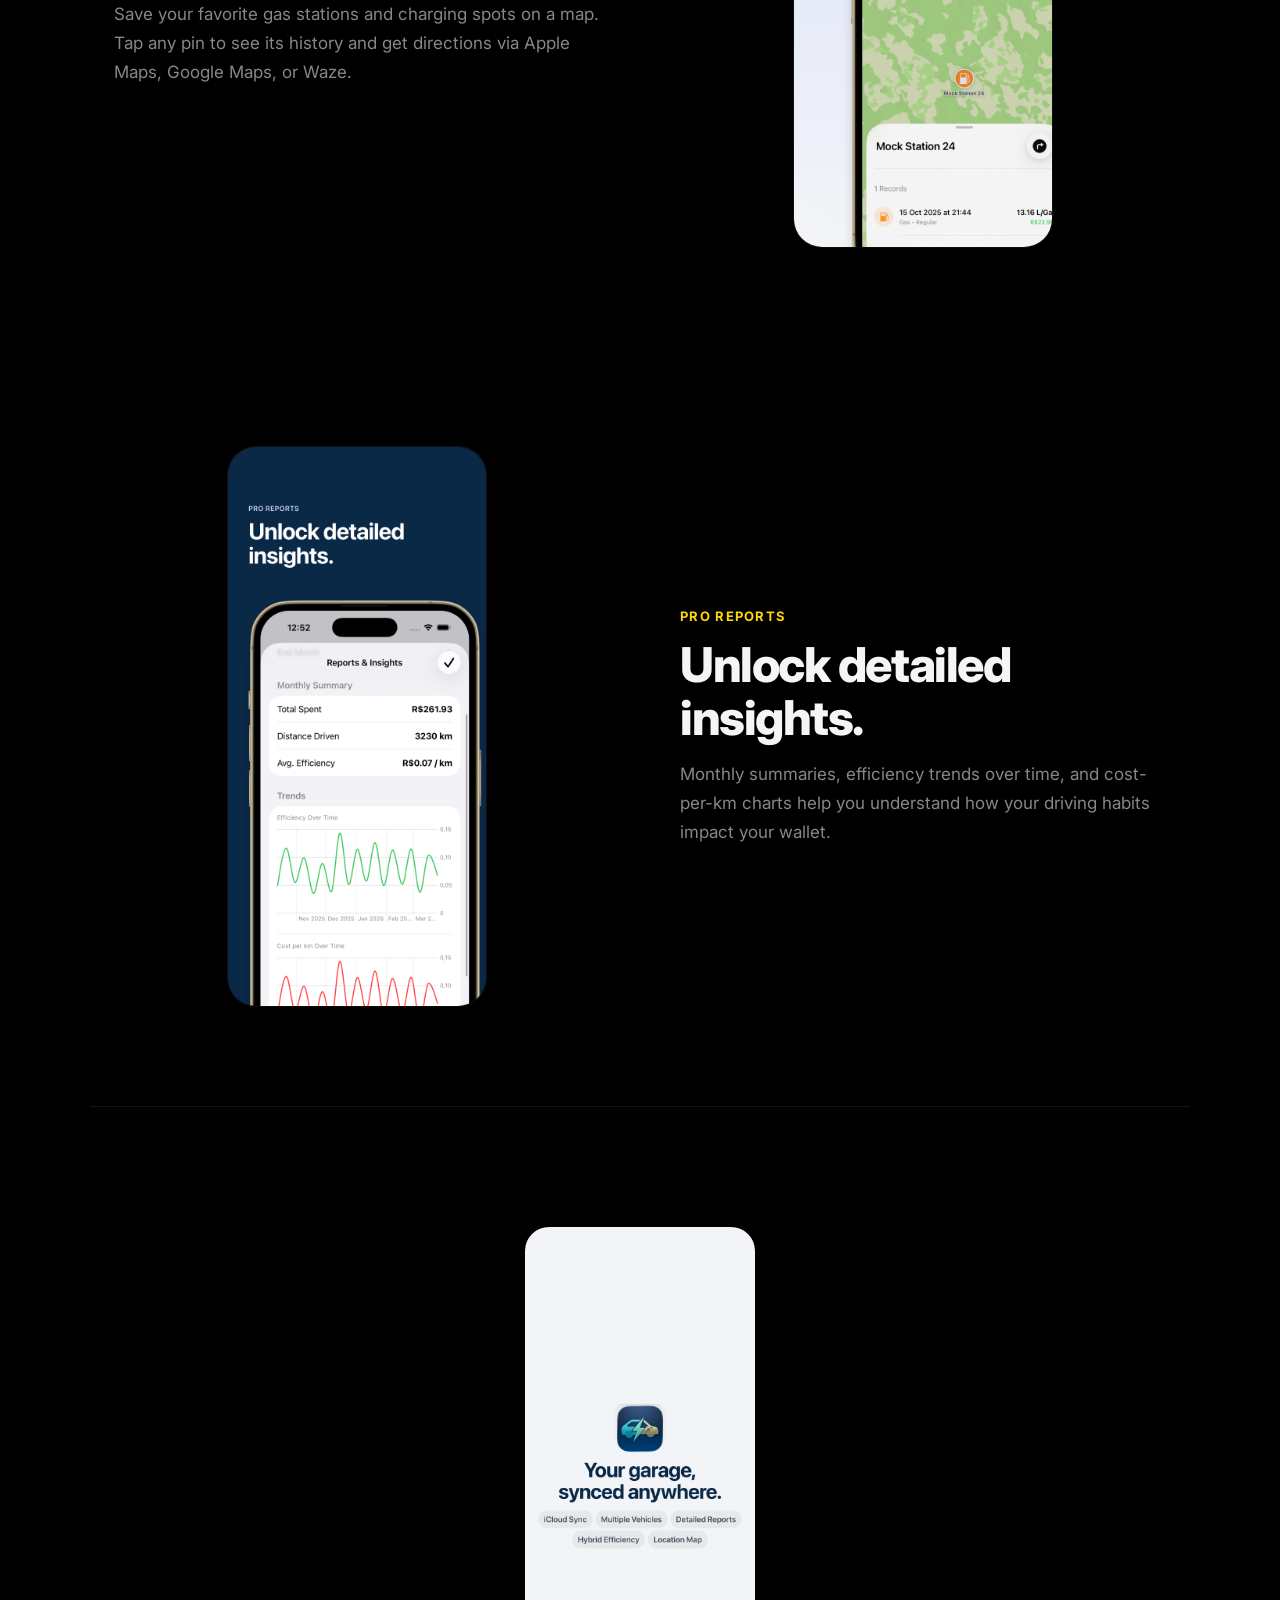
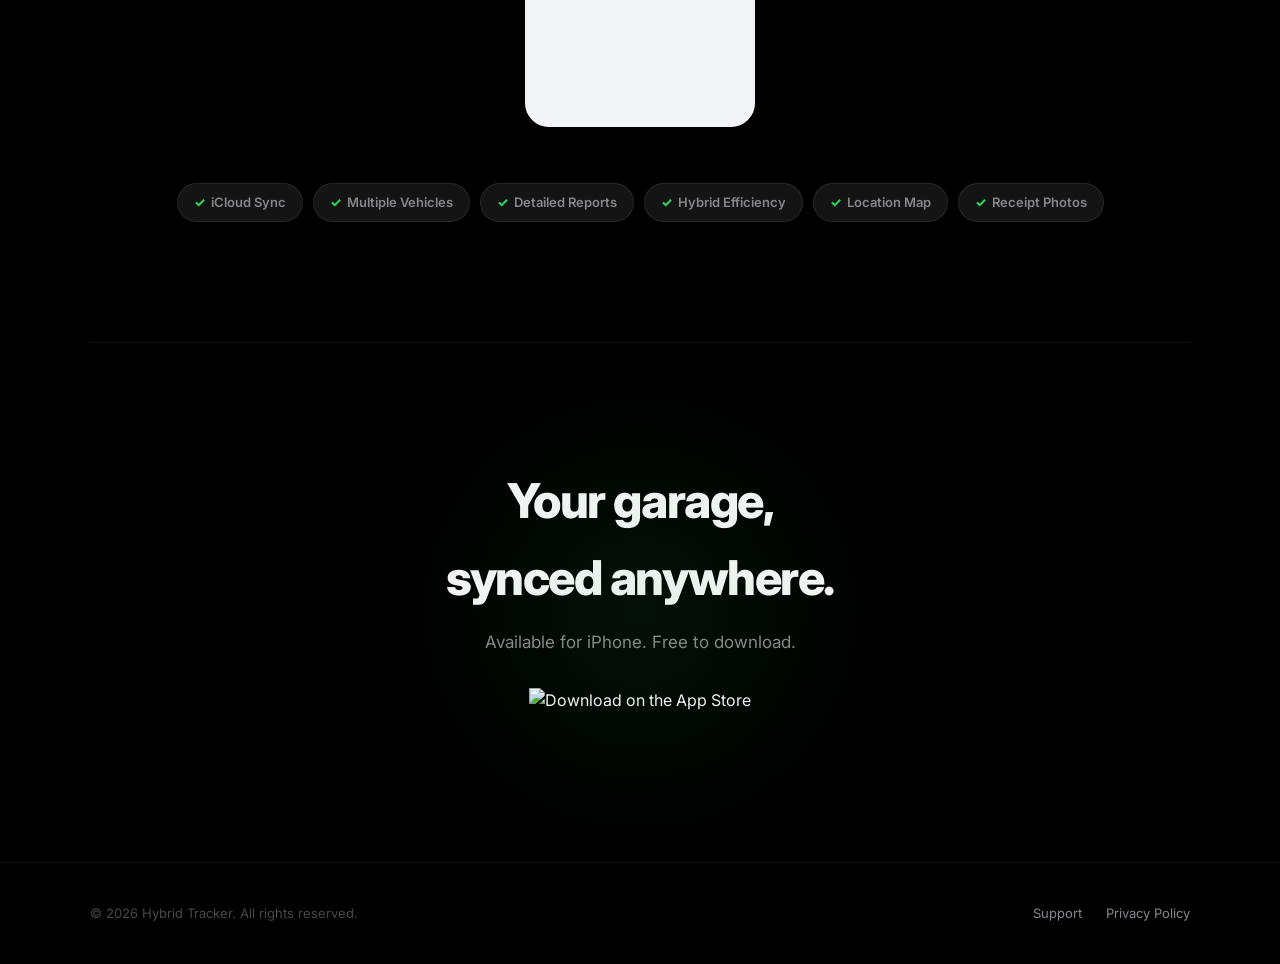
==== commit b2954246: "Add localized support pages and footer links to satisfy Apple Guideline 1.5" ====
--- a/index.html
+++ b/index.html
@@ -15,6 +15,7 @@
             <a href="index.html" class="nav-logo">Hybrid Tracker</a>
             <ul class="nav-links">
                 <li><a href="#features">Features</a></li>
+                <li><a href="support.html">Support</a></li>
                 <li><a href="privacy.html">Privacy</a></li>
                 <li>
                     <div class="lang-switch">
@@ -123,6 +124,7 @@
         <div class="footer-inner">
             <span class="footer-copy">&copy; 2026 Hybrid Tracker. All rights reserved.</span>
             <div class="footer-links">
+                <a href="support.html">Support</a>
                 <a href="privacy.html">Privacy Policy</a>
             </div>
         </div>
